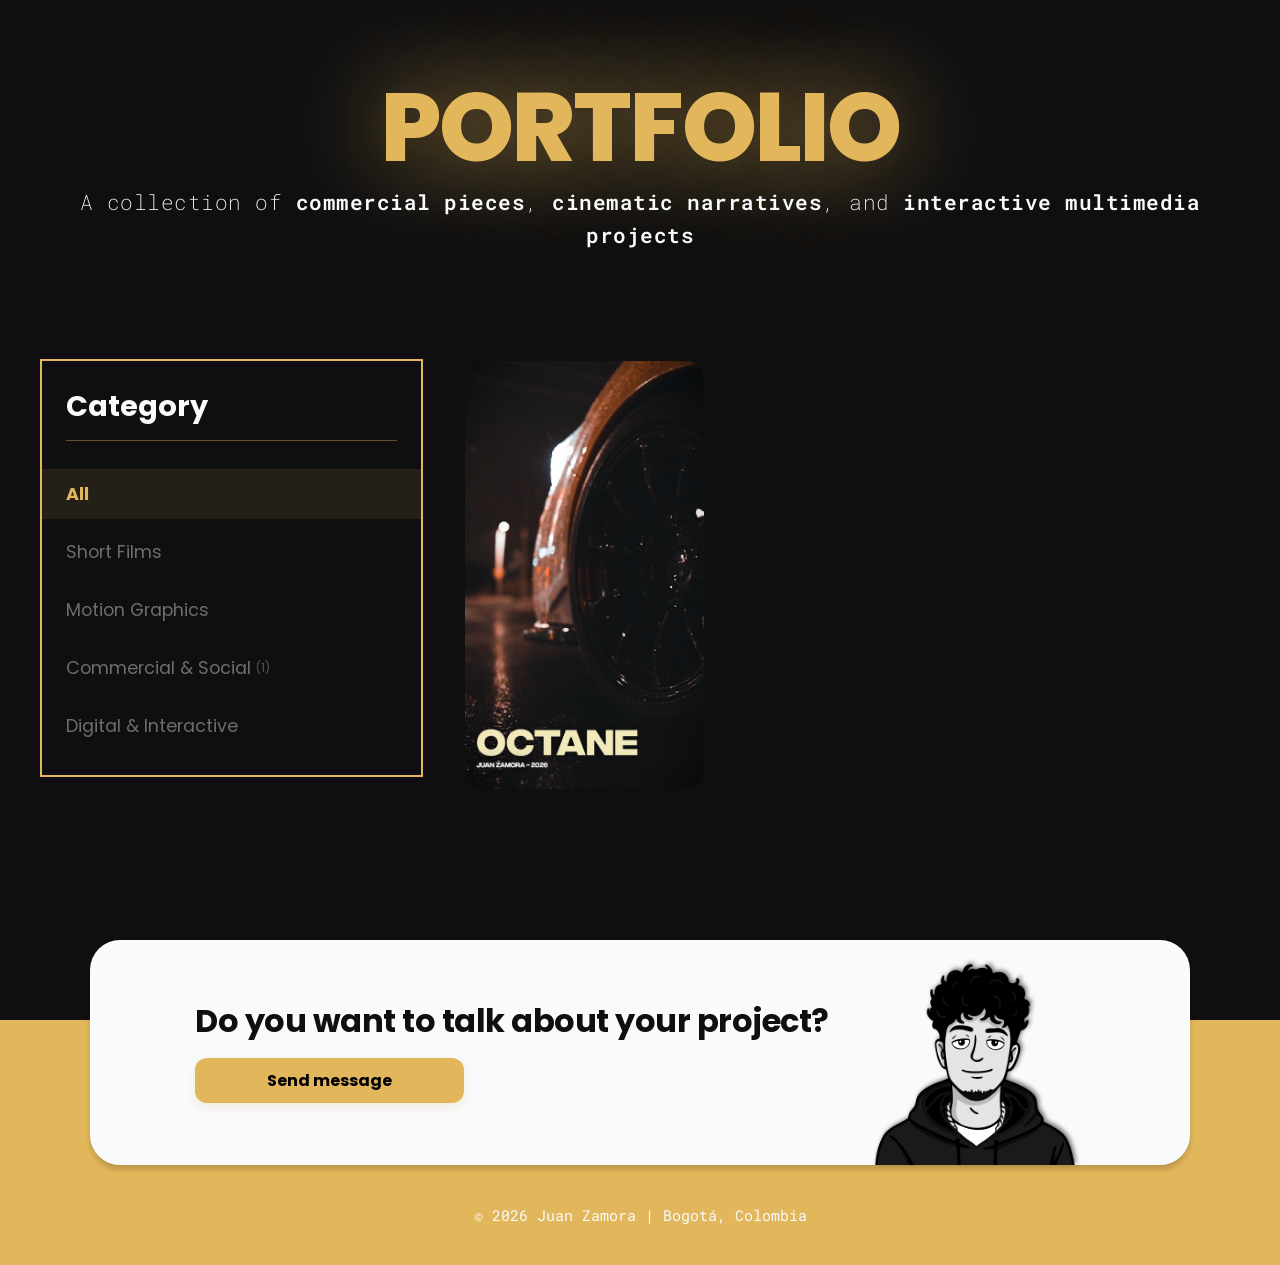
==== projects.html @ aeccc82d "Corrección enlaces" ====
<!DOCTYPE html>
<html lang="es">
<head>
    <meta charset="UTF-8">
    <meta name="viewport" content="width=device-width, initial-scale=1.0">
    <title>Portafolio | Juan Zamora</title>

    <!-- CSS Styles -->
    <link rel="stylesheet" href="./styles/style.css">
    <link rel="stylesheet" href="./styles/projects.css">

    <!-- Script -->
    <script src="./js/projects.js"></script>
</head>
<body>
    <main class="projects-page">
        <!-- Hero Section -->
        <section class="portfolio-hero">
            <div class="hero-container">
                <h1 class="hero-title">PORTFOLIO</h1>
                <p class="hero-subtitle">A collection of <span>commercial pieces</span>, <span>cinematic narratives</span>, and <span>interactive multimedia projects</span></p>
            </div>
        </section>

        <!-- Filter & Grid Projects -->
        <section class="portfolio-content">
            <div class="portfolio-layout-container">
                <!-- Filter -->
                <aside class="category-sidebar">
                    <div class="sidebar-header">
                        <h3 class="sidebar-title">Category</h3>
                        <button type="button" class="filter-toggle" aria-label="Mostrar categorías">
                            <span class="selected-filter-text">All</span>
                            <span class="toggle-icon">▼</span>
                        </button>
                    </div>
                    <ul class="category-list">
                        <li class="category-item"><a href="#" class="category-link active" data-category="all">All</a></li>
                        <li class="category-item"><a href="#" class="category-link" data-category="short-films">Short Films <span></span></a></li>
                        <li class="category-item"><a href="#" class="category-link" data-category="motion-graphics">Motion Graphics <span></span></a></li>
                        <li class="category-item"><a href="#" class="category-link" data-category="commercial">Commercial & Social <span>(1)</span></a></li>
                        <li class="category-item"><a href="#" class="category-link" data-category="digital">Digital & Interactive <span></span></a></li>
                    </ul>
                </aside>

                <!-- Grid Projects -->
                <div class="grid-dinamico-proyectos">
                    <a href="./projects/octane-2026" class="portfolio-item f-9-16" data-category="commercial">
                        <img src="./assets/img/projects/octane-thumbnail.png" alt="Logo de prueba" class="portfolio-bg-img">
                        <div class="label">
                            <h2>OCTANE</h2>
                            <div class="software-badge">
                                <img src="./assets/img/brands/premiere.png" alt="Premiere Pro"> Premiere Pro
                            </div>
                        </div>
                    </a>
                </div>
            </div>
        </section>
    </main>

    <!-- Footer -->
    <footer class="portfolio-footer">
        <div class="footer-cta-card">
            <div class="cta-content">
                <h2>Do you want to talk about your project?</h2>
                <a href="index.html#contact" class="btn-send-message">Send message</a>
            </div>
            <div class="cta-avatar-wrapper">
                <img src="./assets/img/juanzamora_color.png" alt="Juan Zamora" class="cta-avatar">
            </div>
        </div>
        
        <div class="footer-credits">
            <p>© 2026 Juan Zamora | Bogotá, Colombia</p>
        </div>
    </footer>
</body>
</html>
---- styles/style.css ----
/* RESET & VARIABLES */
@import url('https://fonts.googleapis.com/css2?family=Poppins:ital,wght@0,100;0,200;0,300;0,400;0,500;0,600;0,700;0,800;0,900;1,100;1,200;1,300;1,400;1,500;1,600;1,700;1,800;1,900&family=Roboto+Mono:ital,wght@0,100..700;1,100..700&display=swap');

:root {
    --bg-dark: #0F0F11;
    --accent-color: #E2B65A;
    --text-white: #F8FAFC;
    --text-muted: #b6b6b6;
    --font-poppins: "Poppins", sans-serif;
    --font-mono: "Roboto Mono", monospace;
}

* {
    margin: 0;
    padding: 0;
    box-sizing: border-box;
    text-decoration: none;
    list-style: none;
}

html {
    scroll-behavior: smooth;
    font-family: var(--font-poppins);
    background-color: var(--bg-dark);
    background-image: url("https://www.transparenttextures.com/patterns/navy.png");
    color: var(--text-white);
}


/* HEADER & NAVBAR */
#main-header {
    position: fixed;
    top: 24px;
    left: 50%;
    transform: translateX(-50%);
    z-index: 1000;
    transition: all 0.3s ease;
}

#main-header.scrolled {
    background-color: rgba(10, 10, 10, 0.6);
    backdrop-filter: blur(12px);
    -webkit-backdrop-filter: blur(12px);
    padding: 16px 0;
    border-radius: 50px;
}

.navbar {
    max-width: 1200px;
    margin: 0 auto;
    padding: 0 40px;
    display: flex;
    justify-content: center;
}

.list-navbar {
    display: flex;
    gap: 30px;
}

.list-navbar a {
    color: var(--text-muted);
    font-size: 1.2rem;
    font-weight: 600;
    transition: color 0.3s ease;
    display: inline-block;
    padding: 10px 15px;
    position: relative;
    white-space: nowrap;
}

.list-navbar a:hover,
.list-navbar a.active {
    color: var(--accent-color);
}

.list-navbar a.active {
    position: relative;
}
.list-navbar a.active::after {
    content: '';
    position: absolute;
    bottom: 0;
    left: 0;
    width: 100%;
    height: 1px;
    background-color: var(--accent-color);
    border-radius: 50px;
}

.list-navbar a::after {
    content: '';
    position: absolute;
    bottom: 0;
    left: 0;
    width: 0;
    height: 2px;
    background-color: var(--accent-color);
    border-radius: 50px;
    transition: width 0.3s ease;
}


/* HERO SECTION */
.hero {
    min-height: 100vh;
    width: 100%;
    background-image:
        radial-gradient(
            125% 100% at center 40%,
            #272011 9%,
            rgba(15, 15, 17, 0.6) 45%,
            #0F0F11 76%
        ), url("https://www.transparenttextures.com/patterns/navy.png");
    display: flex;
    flex-direction: column;
    justify-content: center;
    align-items: center;
    text-align: center;
    position: relative;
    padding: 0 20px;
}

.hero::before {
  content: "";
  position: absolute;
  inset: 0;

  background-image: url("data:image/svg+xml,%3Csvg xmlns='http://www.w3.org/2000/svg' width='120' height='120'%3E%3Cfilter id='n'%3E%3CfeTurbulence type='fractalNoise' baseFrequency='0.85' numOctaves='4'/%3E%3C/filter%3E%3Crect width='100%25' height='100%25' filter='url(%23n)'/%3E%3C/svg%3E");

  opacity: 1;
  mix-blend-mode: overlay;

  mask-image: radial-gradient(
    ellipse at center,
    black 0%,
    black 35%,
    transparent 80%
  );

  -webkit-mask-image: radial-gradient(
    ellipse at center,
    black 0%,
    black 35%,
    transparent 80%
  );

  z-index: 1;
  pointer-events: none;
}

.hero-content {
    max-width: 1000px;
    z-index: 2;
}

.hero-title {
    font-size: clamp(6rem, 12vw, 9rem);
    font-weight: 700;
    letter-spacing: -2px;
    line-height: 1.1;
    margin-bottom: 5px;
    text-shadow: 0 2px 20px rgba(0, 0, 0, 0.5);
}

.hero-subtitle {
    font-family: var(--font-mono);
    color: var(--text-white);
    font-size: clamp(1.2rem, 2vw, 1.5rem);
    letter-spacing: 4px;
    margin-bottom: 56px;
    font-weight: 400;
}


/* BUTTONS HERO */
.hero-buttons {
    display: flex;
    gap: 20px;
    justify-content: center;
}

.btn {
    font-size: 1.2rem;
    font-weight: 500;
    border-radius: 50px;
    transition: all 0.3s ease;
}

.btn-primary {
    width: 250px;
    padding: 10px;
    background-color: var(--accent-color);
    color: var(--bg-dark);
}

.btn-primary:hover {
    background-color: #d8a94a;
    transform: translateY(-3px);
    box-shadow: 0 4px 10px rgba(0, 0, 0, 0.25);
}

.btn-secondary {
    width: 250px;
    padding: 10px;
    background-color: rgba(226, 182, 90, 0.1);
    color: var(--text-white);
    border: 1px solid var(--accent-color);
}

.btn-secondary:hover {
    border-color: var(--accent-color);
    color: var(--accent-color);
    transform: translateY(-3px);
    box-shadow: 0 4px 10px rgba(0, 0, 0, 0.25);
}


/* ANIMATIONS HERO */
.scroll-arrow {
    position: absolute;
    bottom: 30px;
    color: var(--text-white);
    animation: bounce 2s infinite;
}

@keyframes bounce {
    0%, 20%, 50%, 80%, 100% { transform: translateY(0); }
    40% { transform: translateY(-10px); }
    60% { transform: translateY(-5px); }
}


/* PROJECTS SECTION */
.projects-section {
    padding: 25px 20px 100px;
    width: 100%;
    display: flex;
    justify-content: center;
}

.projects-container {
    max-width: 1300px;
    width: 100%;
}

.projects-header {
    text-align: center;
    position: relative;
    margin-bottom: 60px;
}

.projects-title-bg {
    font-size: clamp(6rem, 10vw, 9rem);
    font-weight: bold;
    color: rgba(226, 182, 90, 0.05);
    position: absolute;
    top: -40px;
    left: 50%;
    transform: translateX(-50%);
    z-index: 1;
    pointer-events: none;
    filter: blur(2px);

    -webkit-mask-image: linear-gradient(
        to bottom,
        rgba(0, 0, 0, 1) 0%,
        rgba(0, 0, 0, 1) 40%,
        rgba(0, 0, 0, 0) 85%
    );

    mask-image: linear-gradient(
        to bottom,
        rgba(0, 0, 0, 1) 0%,
        rgba(0, 0, 0, 1) 40%,
        rgba(0, 0, 0, 0) 85%
    );
}

.projects-title {
    font-size: clamp(4rem, 6vw, 5rem);
    font-weight: bold;
    color: var(--accent-color);
    position: relative;
    transform: translateY(54px);
    z-index: 2;
    margin-top: 100px;
}

.projects-subtitle {
    font-family: var(--font-mono);
    font-size: 1.1em;
    font-weight: 200;
    letter-spacing: 1px;
    margin-top: 64px;
}

.projects-subtitle span {
    color: var(--text-white);
    font-weight: bold;
}

.projects-grid {
    display: grid;
    grid-template-columns: repeat(3, 1fr);
    gap: 24px;
    margin-bottom: 50px;
}

.project-card {
    background-color: var(--bg-dark);
    border: 2px solid rgba(255, 255, 255, 0.1);
    border-radius: 16px;
    position: relative;
    transition: all 0.3s ease;
    display: flex;
    flex-direction: column;
}

.project-card:hover {
    transform: translateY(-5px);
    border-color: var(--accent-color);
    box-shadow: 0 10px 30px rgba(0, 0, 0, 0.5);
}

.badge-top {
    position: absolute;
    top: 0;
    left: 50%;
    transform: translate(-50%, -50%);
    background-color: var(--accent-color);
    color: var(--bg-dark);
    font-size: 1rem;
    font-weight: 700;
    white-space: nowrap;
    padding: 3px 42px;
    border-radius: 50px;
    z-index: 100;
    opacity: 0;
    visibility: hidden;
    transition: all 0.3s ease;
}

.project-card:hover .badge-top {
    opacity: 1;
    visibility: visible;
}

.card-image-wrapper {
    position: relative;
    width: calc(100% - 34px); 
    height: 240px;
    border-radius: 18px 0 0;
    overflow: hidden;
    margin-top: 34px;
    margin-left: 34px;
    -webkit-mask-image: linear-gradient(to bottom, rgba(226, 182, 90, 1) 10%, rgba(226, 182, 90, 0) 90%);
    mask-image: linear-gradient(to bottom, rgba(226, 182, 90, 1) 10%, rgba(226, 182, 90, 0) 90%);
}

.card-image {
    width: 100%;
    height: 100%;
    object-fit: cover;
    transition: transform 0.3s ease;
}

.card-image-placeholder {
    width: 100%;
    height: 100%;
    background: linear-gradient(180deg, rgba(64,58,45,0.4) 0%, rgba(15,15,17,0) 100%);
}

.project-card:hover .card-image {
    transform: scale(1.05);
}

.card-content {
    padding: 0 32px 32px;
    display: flex;
    flex-direction: column;
    gap: 12px;
}

.project-name {
    font-size: 1.9rem;
    font-weight: 700;
    color: var(--text-white);
    line-height: 38px;
}

.software-badge {
    font-family: var(--font-mono);
    font-size: 0.9rem;
    padding: 6px 14px;
    border-radius: 50px;
    font-weight: 500;
    display: inline-flex;
    align-items: center;
    gap: 8px;
    background-color: rgba(226, 182, 90, 0.1);
    color: var(--accent-color);
    border: 1px solid rgba(226, 182, 90, 0.2);
}

.software-badge img {
    width: 0.95rem;
    height: 0.95rem;
    display: flex;
    align-items: center;
    pointer-events: none;
}

.projects-footer {
    display: flex;
    justify-content: center;
}

.card-tags {
    display: flex;
    flex-wrap: wrap;
    gap: 8px;
}

.btn-explore {
    width: auto;
    padding: 12px 72px;
    background-color: var(--accent-color);
    color: var(--bg-dark);
}

.btn-explore:hover {
    background-color: #d8a94a;
    transform: translateY(-3px);
    padding: 12px 78px;
}


/* SKILLS */
.skills-section {
    padding: 100px 20px 75px;
    width: 100%;
    display: flex;
    justify-content: center;
}

.skills-container {
    max-width: 1300px;
    width: 100%;
}

.skills-header {
    text-align: start;
    position: relative;
    margin-bottom: 80px;
}

.skills-title-bg {
    font-size: clamp(6rem, 10vw, 9rem);
    font-weight: bold;
    color: rgba(226, 182, 90, 0.05);
    position: absolute;
    left: 0;
    z-index: 1;
    pointer-events: none;
    filter: blur(2px);
    -webkit-mask-image: linear-gradient(to bottom, black 40%, transparent 85%);
    mask-image: linear-gradient(to bottom, black 40%, transparent 85%);
}

.skills-title {
    font-size: clamp(4rem, 6vw, 5rem);
    font-weight: bold;
    color: var(--accent-color);
    position: relative;
    transform: translateY(92px);
    z-index: 2;
}

.skills-subtitle {
    font-family: var(--font-mono);
    font-size: 1.1rem;
    font-weight: 200;
    letter-spacing: 1px;
    margin-top: 92px;
}

.skills-subtitle span {
    color: var(--text-white);
    font-weight: bold;
}

.skills-display {
    display: flex;
    flex-direction: column;
    gap: 24px;
    margin-top: -30px;
}

.skills-row {
    border: 2px solid rgba(226, 182, 90, 0.4);
    border-radius: 4px;
    padding: 35px 40px;
    display: flex;
    justify-content: space-between;
    align-items: center;
    background: linear-gradient(90deg, rgba(226, 182, 90, 0.02) 0%, rgba(15, 15, 17, 0) 100%);
    transition: all 0.3s ease;
}

.skills-row:hover {
    background: linear-gradient(90deg, rgba(226, 182, 90, 0.1) 0%, rgba(15, 15, 17, 0.02) 80%);
    border-color: var(--accent-color);
    box-shadow: inset 0 0 15px rgba(226, 182, 90, 0.03);
}

.skills-info {
    position: relative;
    display: flex;
    align-items: center;
}

.bg-ampersand {
    font-size: 7rem;
    font-weight: 700;
    color: rgba(226, 182, 90, 0.1);
    position: absolute;
    left: -15px;
    user-select: none;
    font-family: var(--font-poppins);
}

.skills-info h4 {
    font-size: 1.5rem;
    font-weight: 600;
    color: var(--text-white);
    line-height: 1.3;
    position: relative;
    z-index: 2;
    letter-spacing: 0.5px;
    margin-left: 28px;
}

.skills-icons {
    display: flex;
    gap: 16px;
    align-items: center;
    flex-wrap: wrap;
}

.skill-icon-img {
    width: 52px;
    height: 52px;
    object-fit: contain;
    background-color: transparent;
    transition: transform 0.2s ease;
}

.skills-row:hover .skill-icon-img {
    transform: scale(1.08);
}


/* ABOUT ME */
.about-section {
    padding: 140px 20px 125px;
    width: 100%;
    display: flex;
    justify-content: center;
    align-items: center;
}

.about-container {
    max-width: 1300px;
    width: 100%;
    display: flex;
    align-items: center;
    gap: 80px;
}

.about-avatar-column {
    flex: 1;
    display: flex;
    justify-content: center;
    align-items: center;
}

.avatar-circle-wrapper {
    width: clamp(375px, 30vw, 495px);
    height: clamp(375px, 30vw, 495px);
    border: 3px solid var(--accent-color);
    border-radius: 50%;
    background-color: rgba(226, 182, 90, 0.05);
    overflow: hidden;
    display: flex;
    justify-content: center;
    align-items: flex-end;
    transition: all 0.3s ease;
}

.avatar-circle-wrapper:hover {
    background-color: rgba(226, 182, 90, 0.1);
}

.about-avatar-img {
    width: 100%;
    height: auto;
    object-fit: cover;
    transition: all 0.3s ease;
}

.about-avatar-img:hover {
    transform: scale(1.02) rotate(1deg);
}

.about-content-column {
    flex: 1.2;
    display: flex;
    flex-direction: column;
    align-items: flex-end;
    text-align: end;
}

.about-header {
    position: relative;
    margin-bottom: 32px;
    width: 100%;
}

.about-title-bg {
    font-size: clamp(5rem, 9vw, 8rem);
    font-weight: bold;
    color: rgba(226, 182, 90, 0.03);
    position: absolute;
    top: -30px;
    right: 0;
    z-index: 1;
    pointer-events: none;
    filter: blur(1px);
    -webkit-mask-image: linear-gradient(to bottom, black 50%, transparent 95%);
    mask-image: linear-gradient(to bottom, black 50%, transparent 95%);
}

.about-title {
    font-size: clamp(4rem, 6vw, 5rem);
    font-weight: bold;
    color: var(--accent-color);
    position: relative;
    transform: translateY(48px);
    z-index: 2;
}

.about-badges-group {
    display: flex;
    gap: 12px;
    margin: 32px 0 22px;
}

.lang-badge {
    font-family: var(--font-mono);
    font-size: 0.8rem;
    font-weight: 500;
    padding: 6px 12px;
    letter-spacing: 0.5px;
    transition: all 0.3s ease;
}

.lang-badge:hover {
    padding: 6px 18px;
}

.progress-badge {
    border: 1px solid #F56B08;
    color: var(--text-white);
    background-color: rgba(245, 107, 8, 0.2);
}

.native-badge {
    border: 1px solid #E2B65A;
    color: var(--text-white);
    background-color: rgba(226, 182, 90, 0.2);
}

.about-text-wrapper {
    display: flex;
    flex-direction: column;
    gap: 24px;
    max-width: 680px;
    margin-bottom: 48px;
}

.about-lead {
    font-family: var(--font-mono);
    font-size: 1.15rem;
    line-height: 1.4;
    font-weight: 200;
}

.about-lead strong {
    font-weight: 600;
}

.about-body {
    font-family: var(--font-mono);
    font-size: 1.05rem;
    line-height: 1.4;
    font-weight: 200;
}

.about-body strong {
    font-weight: 600;
}

.about-actions {
    display: flex;
    align-items: center;
    gap: 16px;
}

.btn-resume-download {
    display: inline-block;
    padding: 10px 36px;
    background-color: var(--accent-color);
    color: var(--bg-dark);
    font-size: 1.1rem;
    font-weight: 600;
    border-radius: 50px;
    transition: all 0.3s ease;
}

.btn-resume-download:hover {
    background-color: #d8a94a;
    transform: translateY(-2px);
    box-shadow: 0 6px 20px rgba(226, 182, 90, 0.15);
}

.linkedin-social-btn {
    width: 48px;
    height: 48px;
    border: 1px solid #E2B65A;
    border-radius: 50%;
    display: flex;
    justify-content: center;
    align-items: center;
    color: var(--text-white);
    font-size: 1.1rem;
    transition: all 0.3s ease;
}

.linkedin-social-btn:hover {
    border-color: var(--accent-color);
    color: var(--accent-color);
    transform: scale(1.05);
}

.linkedin-social-btn img {
    width: 18px;
}


/* CONTACT */
.contact-section {
    width: 100%;
    position: relative;
    padding-top: 80px;
    background: linear-gradient(to bottom, rgba(15, 15, 17, 0) 60%, var(--accent-color) 60%);
    display: flex;
    flex-direction: column;
    align-items: center;
}

.contact-container {
    max-width: 1475px;
    width: 100%;
    padding: 0 20px;
    display: flex;
    justify-content: center;
    z-index: 2;
}

.contact-card {
    background-color: var(--text-white);
    width: 100%;
    border-radius: 24px;
    padding: 50px 80px;
    box-shadow: 0 5px 5px rgba(0, 0, 0, 0.15);
}

.contact-header {
    text-align: center;
    margin-bottom: 40px;
}

.contact-header h2 {
    color: var(--bg-dark);
    font-size: clamp(1.6rem, 4vw, 2.4rem);
    font-weight: 700;
    letter-spacing: -0.5px;
}

.contact-header p {
    color: var(--bg-dark);
    font-family: var(--font-mono);
    font-size: 1.4rem;
}

.contact-form {
    display: flex;
    flex-direction: column;
    gap: 18px;
    width: 65%;
    margin: -10px auto 0;
}

.form-row-top {
    display: flex;
    gap: 16px;
    width: 100%;
}

.form-group {
    display: flex;
    flex-direction: column;
    gap: 8px;
    flex: 1;
}

.form-group label {
    color: var(--bg-dark);
    font-weight: 600;
    font-size: 1.1rem;
}

.form-group label span {
    color: var(--accent-color);
}

.contact-form input,
.contact-form textarea {
    width: 100%;
    padding: 10px 16px;
    background-color: transparent;
    border: 1px solid #CBD5E1;
    border-radius: 4px;
    font-family: var(--font-mono);
    font-size: 1rem;
    color: var(--bg-dark);
    transition: all 0.3s ease;
}

.contact-form input:focus,
.contact-form textarea:focus {
    outline: none;
    border-color: var(--accent-color);
    box-shadow: 0 0 0 3px rgba(226, 182, 90, 0.2);
}

.contact-form ::placeholder {
    color: #94A3B8;
}

.btn-submit {
    width: 100%;
    padding: 12px;
    background-color: var(--accent-color);
    color: var(--bg-dark);
    border: none;
    border-radius: 8px;
    font-size: 1rem;
    font-weight: 700;
    font-family: var(--font-poppins);
    cursor: pointer;
    transition: all 0.3s ease;
}

.btn-submit:hover {
    background-color: #d8a94a;
    transform: translateY(-2px);
    box-shadow: 0 4px 12px rgba(216, 169, 74, 0.3);
}

.main-footer {
    width: 100%;
    display: flex;
    flex-direction: column;
    align-items: center;
    gap: 12px;
    padding: 40px 20px 20px;
    margin-top: auto;
}

.main-footer p {
    color: var(--text-white);
    font-family: var(--font-mono);
    font-size: 0.95rem;
    font-weight: 400;
}

.footer-social {
    transition: transform 0.3s ease;
}

.footer-social:hover {
    transform: scale(1.15);
}

.footer-social img {
    width: 20px;
}


/* RESPONSIVE DESIGN */

/* PC AND LAPTOPS */
@media screen and (max-width: 1200px) {
    .projects-grid {
        grid-template-columns: repeat(2, 1fr);
        gap: 40px 20px;
    }

    .project-card:nth-child(odd):last-child {
        grid-column: span 2;
        justify-self: center;
        width: 100%;
        max-width: 540px;
    }

    .skills-section {
        padding: 100px 60px 50px;
    }

    .about-section {
        padding: 125px 60px 30px;
    }

    .about-container {
        gap: 40px;
    }

    .contact-form {
        width: 85%;
    }
}


/* TABLETS */
@media screen and (max-width: 992px) {
    #main-header {
        top: 12px;
        width: 90%;
    }
    
    .navbar {
        padding: 0 20px;
    }

    .list-navbar a {
        font-size: 1rem;
        padding: 8px 10px;
    }

    .projects-title-bg, 
    .skills-title-bg, 
    .about-title-bg {
        display: none;
    }

    .projects-title {
        transform: none;
        margin-top: 0;
        text-align: center;
        width: 100%;
        padding: 72px 0 0;
        margin-bottom: -48px;
    }

    .skills-title {
        margin-top: -96px;
        padding: 0;
    }

    .about-title {
        margin-top: -60px;
        padding: 0;
    }

    .projects-header {
        margin-bottom: 50px;
        text-align: center;
    }

    .skills-header {
        margin-bottom: 75px;
        text-align: center;
    }

    .about-container {
        flex-direction: column;
        text-align: center;
        gap: 30px;
    }

    .about-content-column {
        align-items: center;
        text-align: center;
    }

    .skills-row {
        flex-direction: column;
        gap: 20px;
        text-align: center;
        padding: 24px;
    }

    .skills-info h4 {
        margin-left: 0;
    }

    .bg-ampersand {
        left: 50%;
        transform: translateX(-50%);
        top: -20px;
    }

    .skills-icons {
        justify-content: center;
    }

    .contact-form {
        width: 100%;
    }
}


/* MOBILE / PHONES */
@media screen and (max-width: 768px) {
    #main-header {
        width: 100%;
        top: 0;
        border-radius: 0;
        background-color: rgba(15, 15, 17, 0.85);
        backdrop-filter: blur(12px);
        -webkit-backdrop-filter: blur(12px);
        border-bottom: 1px solid rgba(255, 255, 255, 0.05);
    }

    #main-header.scrolled {
        border-radius: 0;
        padding: 0;
    }

    .navbar {
        padding: 8px 0;
        overflow-x: auto;
        white-space: nowrap;
        -webkit-overflow-scrolling: touch;
    }

    .navbar::-webkit-scrollbar {
        display: none;
    }

    .list-navbar {
        gap: 10px;
        padding: 10px 20px;
    }

    .list-navbar a {
        font-size: 0.95rem;
    }

    .hero {
        padding-top: 60px;
    }

    .hero-title {
        letter-spacing: -1px;
    }

    .hero-subtitle {
        letter-spacing: 2px;
        margin-bottom: 40px;
    }

    .hero-buttons {
        flex-direction: column;
        width: 100%;
        max-width: 280px;
        margin: 0 auto;
        gap: 12px;
    }

    .btn-primary, 
    .btn-secondary {
        width: 100%;
    }

    .projects-grid {
        grid-template-columns: 1fr !important; 
        gap: 32px;
        justify-items: center;
    }

    .project-card {
        max-width: 450px;
        margin: 0 auto;
        width: 100%;
    }

    .project-card, 
    .project-card:nth-child(odd):last-child {
        grid-column: span 1 !important;
        flex-direction: column !important;
        width: 100%;
        max-width: 450px;
        height: auto;
        margin: 0 auto;
    }

    .card-image-wrapper {
        margin-top: 24px;
        margin-left: 24px;
        width: calc(100% - 24px);
        height: 250px;
    }

    .card-content {
        padding: 0 28px 28px;
    }

    .project-name {
        font-size: 1.6rem;
        line-height: 1.3;
    }

    .btn-explore {
        width: 100%;
        max-width: 320px;
        padding: 12px 30px;
        text-align: center;
    }
    
    .btn-explore:hover {
        padding: 12px 30px;
    }

    .avatar-circle-wrapper {
        width: 280px;
        height: 280px;
    }

    .contact-card {
        padding: 30px 20px;
        border-radius: 16px;
    }

    .contact-form {
        width: 90%;
    }

    .form-row-top {
        flex-direction: column;
        gap: 18px;
    }

    .contact-header p {
        font-size: 1.1rem;
    }

    .contact-section {
        background: linear-gradient(to bottom, rgba(15, 15, 17, 0) 45%, var(--accent-color) 45%);
    }

    .main-footer p {
        text-align: center;
        font-size: 0.85rem;
    }
}

@media screen and (max-width: 480px) {
    .navbar {
        padding: 12px 16px;
        width: 100%;
    }

    .list-navbar {
        display: flex;
        justify-content: space-between;
        gap: 8px;
        width: 100%;
        padding: 0;
    }

    .list-navbar a {
        font-size: 0.85rem;
        padding: 4px 6px;
        white-space: nowrap;
    }
}


/* SMALL SCREENS */
@media screen and (max-width: 400px) {
    .hero-title {
        font-size: 3.5rem;
    }

    .hero-subtitle {
        font-size: 1.1rem;
    }

    .skills-section {
        padding: 100px 25px 50px;
    }

    .about-section {
        padding: 115px 25px 30px;
    }

    .about-title {
        line-height: 64px;
        margin-bottom: 14px;
    }
    
    .about-actions {
        flex-direction: column;
        width: 100%;
    }
    
    .btn-resume-download {
        width: 100%;
        text-align: center;
    }

    .contact-form {
        width: 95%;
    }
}
---- styles/projects.css ----
:root {
    --bg-dark: #0F0F11;
    --accent-color: #E2B65A;
    --text-white: #F8FAFC;
    --text-muted: #b6b6b6;
    --font-poppins: "Poppins", sans-serif;
    --font-mono: "Roboto Mono", monospace;
}

/* HERO */
.projects-page {
    min-height: 100vh;
}

.portfolio-hero {
    display: flex;
    justify-content: center;
    align-items: center;
    text-align: center;
    padding: 75px 20px;
    position: relative;
}

.hero-title {
    font-size: 7.5rem;
    font-weight: 800;
    color: var(--accent-color);
    text-transform: uppercase;
    text-shadow: 0 0 100px rgba(226, 182, 90, 0.8),
                 0 0 40px rgba(226, 182, 90, 0.05);
}

.hero-subtitle {
    color: var(--text-white);
    font-size: 1.3rem;
    max-width: 1200px;
    margin: 0 auto;
    line-height: 1.6;
    letter-spacing: 0.5px;
    font-weight: 200;
}

.hero-subtitle span {
    color: var(--text-white);
    font-weight: 600;
}


/* FILTER & GRID PROJECTS */
.portfolio-content {
    width: 100%;
    margin: 0 auto;
    padding: 32px 100px 100px;
}

.portfolio-layout-container {
    display: flex;
    gap: 40px;
    align-items: flex-start;
}

.category-sidebar {
    width: 383px;
    background-color: var(--bg-dark);
    border: 2px solid var(--accent-color);
    padding: 24px;
    flex-shrink: 0;
}

.sidebar-title {
    font-size: 1.8rem;
    font-weight: 700;
    color: var(--text-white);
    margin-bottom: 20px;
    padding-bottom: 12px;
    border-bottom: 1px solid rgba(226, 182, 90, 0.4);
}

.category-list {
    list-style: none;
    padding: 8px 0 0;
    margin: 0;
    display: flex;
    flex-direction: column;
    gap: 8px;
}

.category-link {
    display: flex;
    align-items: center;
    gap: 5px;
    color: rgba(248, 250, 252, 0.4);
    text-decoration: none;
    font-size: 1.1rem;
    padding: 12px 24px;
    transition: all 0.3s ease;
    margin-left: -24px;
    margin-right: -24px;
    transition: color 0.2s ease-in-out, background-color 0.2s ease-in-out;
}

.category-link:hover {
    color: var(--accent-color);
    background-color: rgba(226, 182, 90, 0.05);
}

.category-link.active {
    color: var(--accent-color);
    font-weight: 700;
    background-color: rgba(226, 182, 90, 0.1);
}

.category-link span {
    font-size: 0.75rem;
    color: #555555;
}

.category-link.active span {
    color: #e2b65a;
}

.grid-dinamico-proyectos {
    width: 100%;
    max-width: 1270px;
    margin: 0 auto;
    column-count: 3;
    column-gap: 24px;
}

.filter-toggle {
    display: none;
}

.portfolio-item {
    break-inside: avoid; 
    width: 100%;
    margin-bottom: 24px;
    border-radius: 20px;
    position: relative;
    display: flex;
    justify-content: center;
    align-items: center;
    overflow: hidden;
    border: 2px solid var(--bg-dark); 
    text-decoration: none; 
    color: inherit;
    cursor: pointer;
    opacity: 1;
    transform: scale(1);
    transition: 
        border-color 0.3s ease, 
        box-shadow 0.3s ease, 
        opacity 0.2s cubic-bezier(0.4, 0, 0.2, 1), 
        transform 0.2s cubic-bezier(0.4, 0, 0.2, 1);
}

.portfolio-item.is-hidden {
    opacity: 0;
    transform: scale(0.95);
    pointer-events: none;
}

.portfolio-item:not(.is-hidden):hover {
    border-color: var(--accent-color); 
    box-shadow: 0 0 15px rgba(226, 182, 90, 0.2);
}

.portfolio-item:not(.is-hidden):hover .label {
    opacity: 1;
}

.portfolio-bg-img {
    position: absolute;
    top: 0;
    left: 0;
    width: 100%;
    height: 100%;
    object-fit: cover;
    object-position: center;
    z-index: 1;
}

.label {
    position: absolute;
    top: 0;
    left: 0;
    width: 100%;
    height: 100%;
    display: flex;
    flex-direction: column;
    justify-content: center;
    align-items: center;
    gap: 12px;
    padding: 20px;
    background-color: rgba(0, 0, 0, 0.4);
    backdrop-filter: blur(8px); 
    -webkit-backdrop-filter: blur(8px);
    opacity: 0;
    transition: opacity 0.3s ease;
    z-index: 2;
}

.portfolio-item:hover {
    border-color: var(--accent-color); 
    box-shadow: 0 0 15px rgba(226, 182, 90, 0.2);
}

.portfolio-item:hover .label {
    opacity: 1;
}

.label h2 {
    color: var(--text-white);
    font-size: 1.8rem;
    font-weight: 700;
    margin: 0;
    letter-spacing: 0.5px;
    text-align: center;
    text-shadow: 0 0 5px rgba(15, 15, 17, 0.25);
}

.software-badge {
    background-color: var(--accent-color);
    color: var(--bg-dark);
    font-size: 0.7rem;
    border-radius: 20px;
    display: flex;
    align-items: center;
    gap: 6px;
    letter-spacing: 0.5px;
    font-weight: 600;
    margin-top: -6px;
}

.software-badge img {
    width: 14px;
    height: 14px;
    object-fit: contain;
    filter: brightness(0) invert(1);
    filter: brightness(0) saturate(100%) invert(6%) sepia(2%) saturate(2080%) hue-rotate(219deg) brightness(95%) contrast(100%);
}

.software-icon-text {
    background-color: #000000;
    color: #e2b65a;
    font-size: 0.65rem;
    font-weight: 900;
    padding: 2px 4px;
    border-radius: 4px;
    line-height: 1;
}

.f-21-9 { 
    background-color: #0b172b; 
    aspect-ratio: 21 / 9;
    height: auto; 
}

.f-16-9 { 
    background-color: #053525; 
    aspect-ratio: 16 / 9;
    height: auto; 
}

.f-1-1  { 
    background-color: #211342; 
    aspect-ratio: 1 / 1;
    height: auto; 
}

.f-4-5  { 
    background-color: #493004; 
    aspect-ratio: 4 / 5;
    height: auto; 
}

.f-9-16 { 
    background-color: #4d1616; 
    aspect-ratio: 9 / 16;
    height: auto; 
}


/* FOOTER */
.portfolio-footer {
    background-color: var(--accent-color);
    padding: 60px 20px 30px 20px;
    position: relative;
    display: flex;
    flex-direction: column;
    align-items: center;
    margin-top: 120px;
}

.footer-cta-card {
    background-color: var(--text-white);
    border-radius: 30px;
    max-width: 1100px;
    width: 100%;
    margin-top: -140px;
    box-shadow: 0 5px 5px rgba(0, 0, 0, 0.15);
    display: flex;
    justify-content: space-between;
    align-items: center;
    padding: 0 105px;
    position: relative;
    overflow: visible;
    min-height: 225px;
}

.cta-content {
    padding: 40px 0;
}

.cta-content h2 {
    color: var(--bg-dark);
    font-size: 2rem;
    font-weight: 700;
    margin-bottom: 18px;
    letter-spacing: -0.5px;
    line-height: 1.2;
}

.btn-send-message {
    display: inline-block;
    background-color: #e2b65a;
    color: #000000;
    text-decoration: none;
    font-weight: 700;
    font-size: 1rem;
    padding: 10px 72px;
    border-radius: 12px;
    transition: all 0.3s ease;
    box-shadow: 0 4px 12px rgba(226, 182, 90, 0.2);
}

.btn-send-message:hover {
    transform: translateY(-3px);
    background-color: #d1a547;
    box-shadow: 0 6px 18px rgba(226, 182, 90, 0.3);
}

.cta-avatar-wrapper {
    position: relative;
    align-self: flex-end;
    height: 100%;
}

.cta-avatar {
    display: block;
    height: 220px;
    width: auto;
    object-fit: contain;
    margin-bottom: -4px;
    transform: translateY(-4px);
    filter: drop-shadow(2px -2px 2px rgba(0, 0, 0, 0.5)) grayscale(100%) brightness(1.2) contrast(1);
    transition: filter 0.4s ease, transform 0.3s ease;
}

.cta-avatar:hover {
    filter: drop-shadow(2px -2px 2px rgba(0, 0, 0, 0.5)) grayscale(0%) brightness(1) contrast(1);
    transform: translateY(-8px) scale(1.04);
}

.footer-credits {
    margin: 40px 0 10px;
    text-align: center;
}

.footer-credits p {
    color: var(--text-white);
    font-family: var(--font-mono);
    font-size: 0.95rem;
    font-weight: 400;
}


/* RESPONSIVE DESIGN */

/* PC & LAPTOPS */
@media (max-width: 1400px) {
    .portfolio-content {
        padding: 32px 40px 80px;
    }

    .hero-title {
        font-size: 6rem;
    }

    .label h2 {
        font-size: 1.5rem;
    }
}

/* SMALL LAPTOP & TABLETS */
@media (max-width: 1150px) {
    .hero-title {
        font-size: 5rem;
    }
    .portfolio-layout-container {
        gap: 24px;
    }
    .category-sidebar {
        width: 280px;
    }
    .grid-dinamico-proyectos {
        column-count: 2;
    }
}

@media (min-width: 1025px) {
    .category-sidebar {
        position: sticky;
        top: 40px;
    }
}

/* VERTICAL TABLETS & MOBILES */
@media (max-width: 1024px) {
    .portfolio-hero {
        padding: 50px 20px 20px;
    }
    .hero-title {
        font-size: 5rem;
        text-shadow: 0 0 60px rgba(226, 182, 90, 0.6);
    }
    .hero-subtitle {
        font-size: 1.1rem;
    }

    .portfolio-layout-container {
        flex-direction: column;
        gap: 32px;
        align-items: stretch;
    }

    .category-sidebar {
        width: 100%;
        padding: 16px;
        position: relative;
        z-index: 10;
        border-radius: 12px;
    }

    .sidebar-header {
        display: flex;
        justify-content: space-between;
        align-items: center;
    }

    .sidebar-title {
        font-size: 1.4rem;
        margin-bottom: 0;
        padding-bottom: 0;
        border-bottom: none;
    }

    .filter-toggle {
        display: flex;
        align-items: center;
        gap: 12px;
        background-color: rgba(226, 182, 90, 0.1);
        border: 1px solid var(--accent-color);
        color: var(--accent-color);
        padding: 8px 16px;
        border-radius: 8px;
        font-family: var(--font-poppins);
        font-weight: 600;
        font-size: 0.95rem;
        cursor: pointer;
        transition: all 0.3s ease;
    }

    .filter-toggle:hover {
        background-color: rgba(226, 182, 90, 0.2);
    }

    .toggle-icon {
        font-size: 0.75rem;
        transition: transform 0.3s ease;
    }

    .category-sidebar.is-open .toggle-icon {
        transform: rotate(180deg);
    }

    .category-list {
        max-height: 0;
        overflow: hidden;
        opacity: 0;
        gap: 4px;
        padding: 0;
        margin-top: 0;
        transition: max-height 0.35s cubic-bezier(0.4, 0, 0.2, 1), opacity 0.25s ease, margin-top 0.3s ease;
    }

    .category-sidebar.is-open .category-list {
        max-height: 300px;
        opacity: 1;
        margin-top: 16px;
        padding-top: 12px;
        border-top: 1px solid rgba(226, 182, 90, 0.2);
    }

    .category-link {
        margin-left: 0;
        margin-right: 0;
        padding: 10px 16px;
        border-radius: 8px;
    }

    .label h2 {
        font-size: 1.7rem;
    }

    .footer-cta-card {
        padding: 0 60px;
    }
}

/* SMALL MOBILES */
@media (max-width: 768px) {
    .portfolio-content {
        padding: 16px 20px 60px;
    }
    
    .hero-title {
        font-size: 3rem;
    }

    .grid-dinamico-proyectos {
        column-count: 1;
        column-gap: 0;
    }

    .portfolio-item {
        margin-bottom: 16px;
        border-radius: 16px;
    }

    .footer-cta-card {
        flex-direction: column;
        text-align: center;
        padding: 32px 24px 0;
        min-height: auto;
        gap: 24px;
    }

    .cta-content {
        padding: 0;
    }

    .cta-content h2 {
        font-size: 1.6rem;
    }

    .btn-send-message {
        width: 100%;
        padding: 12px 0;
    }

    .cta-avatar-wrapper {
        align-self: center;
    }

    .cta-avatar {
        height: 160px;
    }
}
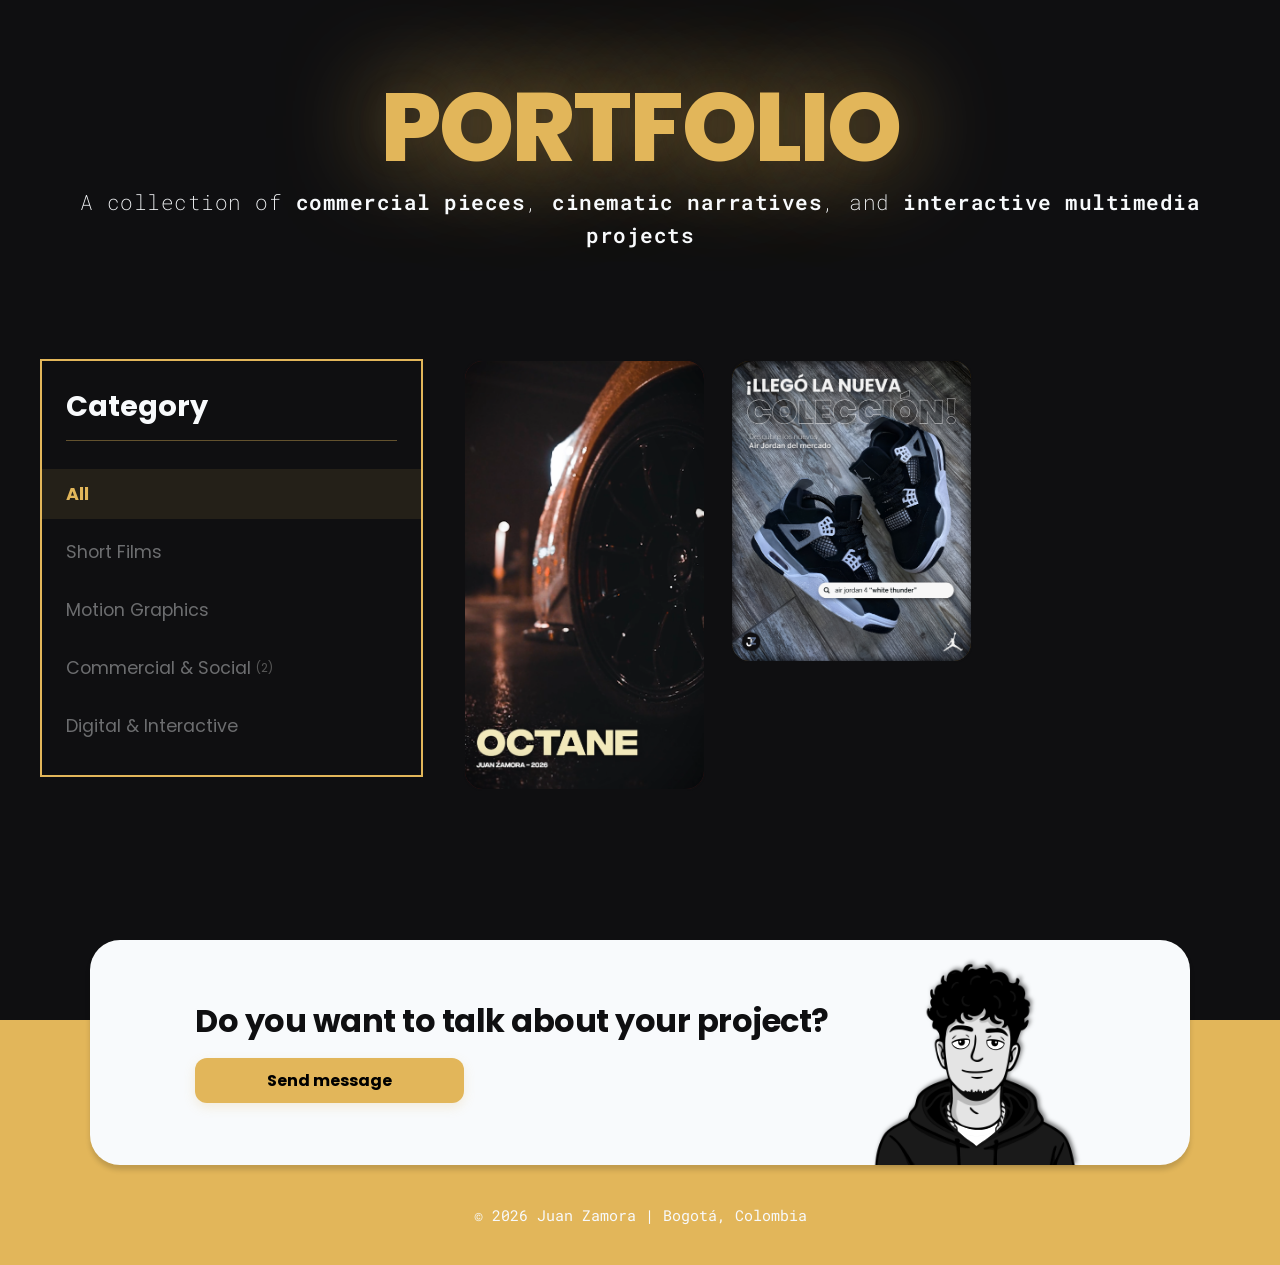
==== commit c8e701c5: "Se actualizan diferentes imgs, y se carga un nuevo proyecto 'Drio'" ====
--- a/projects.html
+++ b/projects.html
@@ -4,6 +4,9 @@
     <meta charset="UTF-8">
     <meta name="viewport" content="width=device-width, initial-scale=1.0">
     <title>Portafolio | Juan Zamora</title>
+
+    <!-- Favicon -->
+    <link rel="icon" type="image/x-icon" href="./assets/img/favicon.svg">
 
     <!-- CSS Styles -->
     <link rel="stylesheet" href="./styles/style.css">
@@ -38,7 +41,7 @@
                         <li class="category-item"><a href="#" class="category-link active" data-category="all">All</a></li>
                         <li class="category-item"><a href="#" class="category-link" data-category="short-films">Short Films <span></span></a></li>
                         <li class="category-item"><a href="#" class="category-link" data-category="motion-graphics">Motion Graphics <span></span></a></li>
-                        <li class="category-item"><a href="#" class="category-link" data-category="commercial">Commercial & Social <span>(1)</span></a></li>
+                        <li class="category-item"><a href="#" class="category-link" data-category="commercial">Commercial & Social <span>(2)</span></a></li>
                         <li class="category-item"><a href="#" class="category-link" data-category="digital">Digital & Interactive <span></span></a></li>
                     </ul>
                 </aside>
@@ -46,11 +49,21 @@
                 <!-- Grid Projects -->
                 <div class="grid-dinamico-proyectos">
                     <a href="./projects/octane-2026" class="portfolio-item f-9-16" data-category="commercial">
-                        <img src="./assets/img/projects/octane-thumbnail.png" alt="Logo de prueba" class="portfolio-bg-img">
+                        <img src="./assets/img/projects/octane-thumbnail.png" alt="Octane 2026" class="portfolio-bg-img">
                         <div class="label">
                             <h2>OCTANE</h2>
                             <div class="software-badge">
                                 <img src="./assets/img/brands/premiere.png" alt="Premiere Pro"> Premiere Pro
+                            </div>
+                        </div>
+                    </a>
+
+                    <a href="./projects/drop" class="portfolio-item f-4-5" data-category="commercial">
+                        <img src="./assets/img/projects/white_thunder.jpg" alt="Drop - Air Jordan 4 White Thunder" class="portfolio-bg-img">
+                        <div class="label">
+                            <h2>DROP</h2>
+                            <div class="software-badge">
+                                <img src="./assets/img/brands/illustrator.png" alt="Illustrator"> Illustrator
                             </div>
                         </div>
                     </a>
@@ -64,7 +77,7 @@
         <div class="footer-cta-card">
             <div class="cta-content">
                 <h2>Do you want to talk about your project?</h2>
-                <a href="index.html#contact" class="btn-send-message">Send message</a>
+                <a href="./#contact" class="btn-send-message">Send message</a>
             </div>
             <div class="cta-avatar-wrapper">
                 <img src="./assets/img/juanzamora_color.png" alt="Juan Zamora" class="cta-avatar">
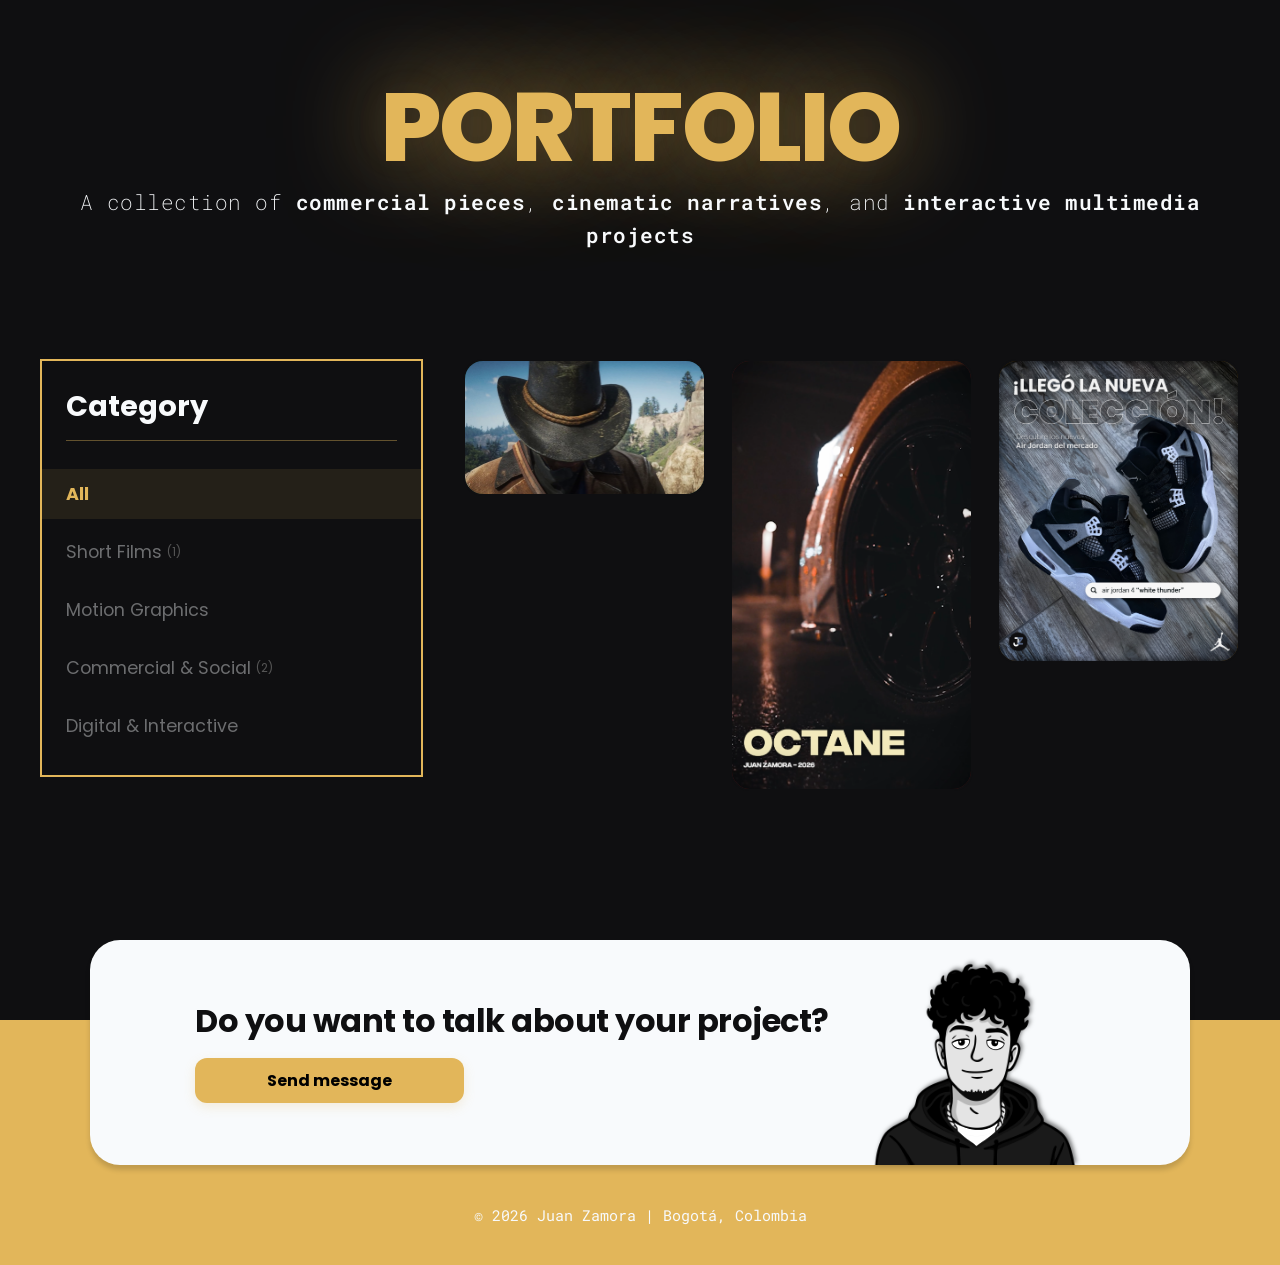
==== commit 1c570717: "Se agrega nuevo proyecto llamado Loyalty" ====
--- a/projects.html
+++ b/projects.html
@@ -39,7 +39,7 @@
                     </div>
                     <ul class="category-list">
                         <li class="category-item"><a href="#" class="category-link active" data-category="all">All</a></li>
-                        <li class="category-item"><a href="#" class="category-link" data-category="short-films">Short Films <span></span></a></li>
+                        <li class="category-item"><a href="#" class="category-link" data-category="short-films">Short Films <span>(1)</span></a></li>
                         <li class="category-item"><a href="#" class="category-link" data-category="motion-graphics">Motion Graphics <span></span></a></li>
                         <li class="category-item"><a href="#" class="category-link" data-category="commercial">Commercial & Social <span>(2)</span></a></li>
                         <li class="category-item"><a href="#" class="category-link" data-category="digital">Digital & Interactive <span></span></a></li>
@@ -48,6 +48,16 @@
 
                 <!-- Grid Projects -->
                 <div class="grid-dinamico-proyectos">
+                    <a href="./projects/loyalty-rdr2" class="portfolio-item f-16-9" data-category="short-films">
+                        <img src="./assets/img/projects/loyalty_thumbnail.png" alt="Loyalty - RDR2 Trailer" class="portfolio-bg-img">
+                        <div class="label">
+                            <h2>LOYALTY</h2>
+                            <div class="software-badge">
+                                <img src="./assets/img/brands/premiere.png" alt="Premiere Pro"> Premiere Pro
+                            </div>
+                        </div>
+                    </a>
+
                     <a href="./projects/octane-2026" class="portfolio-item f-9-16" data-category="commercial">
                         <img src="./assets/img/projects/octane-thumbnail.png" alt="Octane 2026" class="portfolio-bg-img">
                         <div class="label">
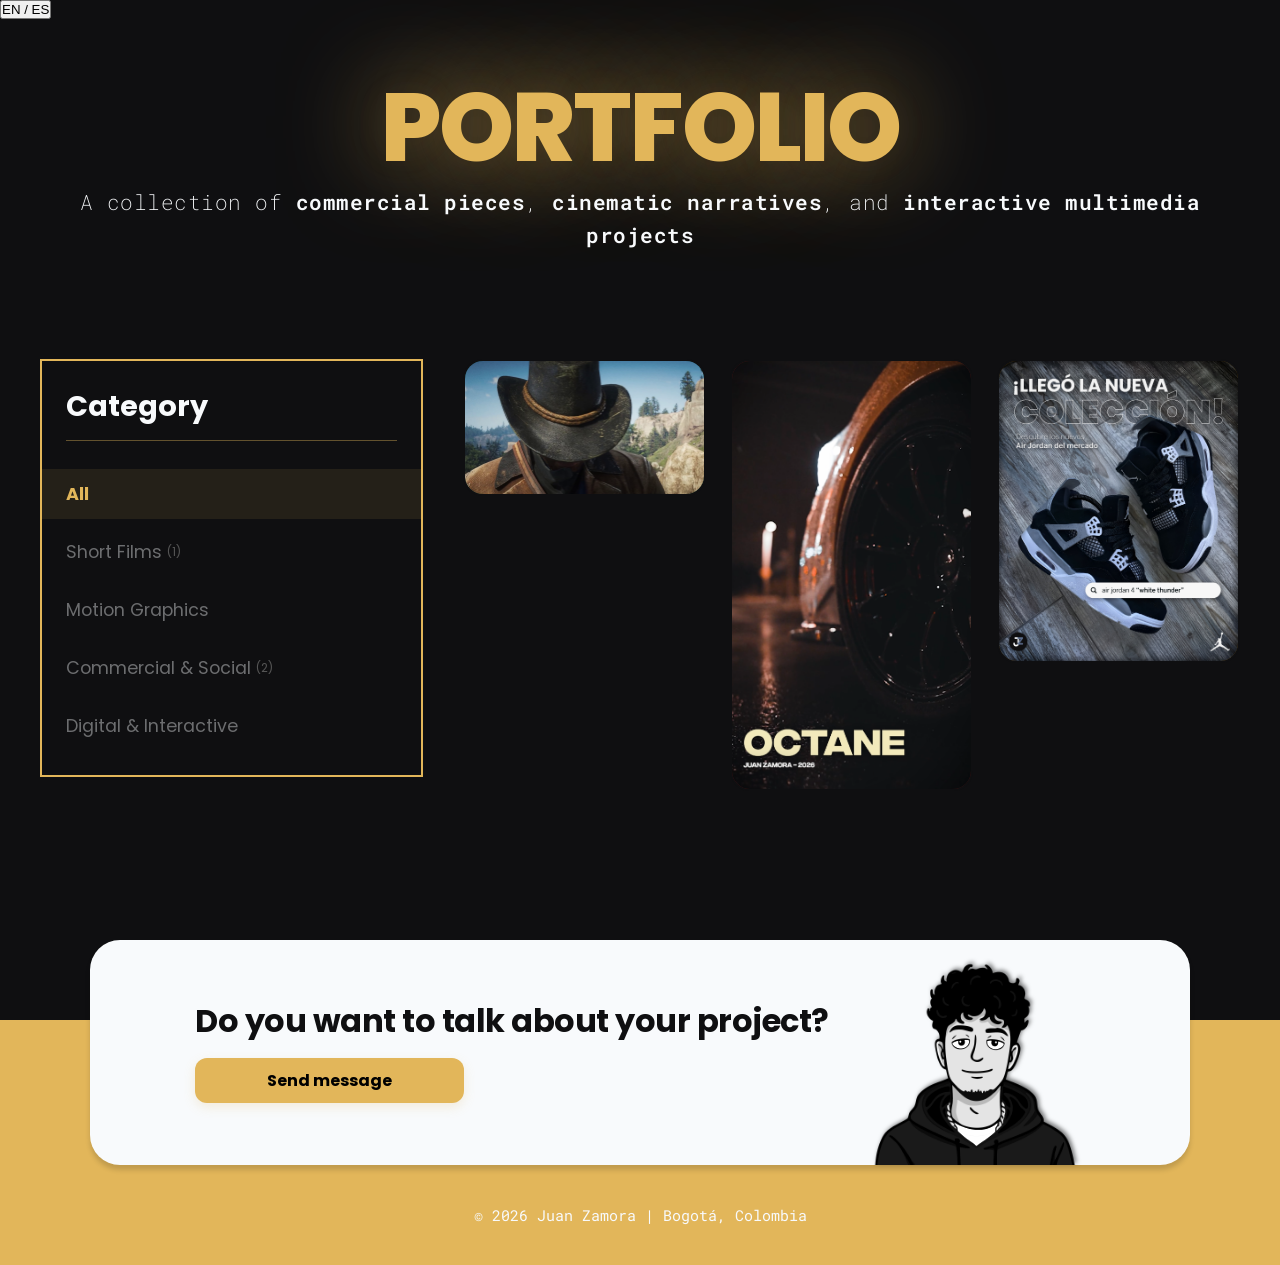
==== commit 50c57974: "Traducción automática v1.0" ====
--- a/projects.html
+++ b/projects.html
@@ -13,15 +13,18 @@
     <link rel="stylesheet" href="./styles/projects.css">
 
     <!-- Script -->
-    <script src="./js/projects.js"></script>
+    <script defer src="./js/projects.js"></script>
+    <script defer src="./js/translations.js"></script>
 </head>
 <body>
+    <button id="lang-toggle-btn" class="lang-btn" aria-label="Change language" style="position: fixed; z-index: 9999;">EN / ES</button>
+
     <main class="projects-page">
         <!-- Hero Section -->
         <section class="portfolio-hero">
             <div class="hero-container">
-                <h1 class="hero-title">PORTFOLIO</h1>
-                <p class="hero-subtitle">A collection of <span>commercial pieces</span>, <span>cinematic narratives</span>, and <span>interactive multimedia projects</span></p>
+                <h1 class="hero-title" data-i18n="hero-title">PORTFOLIO</h1>
+                <p class="hero-subtitle" data-i18n="hero-subtitle">A collection of <span>commercial pieces</span>, <span>cinematic narratives</span>, and <span>interactive multimedia projects</span></p>
             </div>
         </section>
 
@@ -31,18 +34,18 @@
                 <!-- Filter -->
                 <aside class="category-sidebar">
                     <div class="sidebar-header">
-                        <h3 class="sidebar-title">Category</h3>
+                        <h3 class="sidebar-title" data-i18n="sidebar-title">Category</h3>
                         <button type="button" class="filter-toggle" aria-label="Mostrar categorías">
-                            <span class="selected-filter-text">All</span>
+                            <span class="selected-filter-text" data-i18n="selected-filter-text">All</span>
                             <span class="toggle-icon">▼</span>
                         </button>
                     </div>
                     <ul class="category-list">
-                        <li class="category-item"><a href="#" class="category-link active" data-category="all">All</a></li>
-                        <li class="category-item"><a href="#" class="category-link" data-category="short-films">Short Films <span>(1)</span></a></li>
+                        <li class="category-item"><a href="#" class="category-link active" data-category="all" data-i18n="all">All</a></li>
+                        <li class="category-item"><a href="#" class="category-link" data-category="short-films" data-i18n="short-films">Short Films <span>(1)</span></a></li>
                         <li class="category-item"><a href="#" class="category-link" data-category="motion-graphics">Motion Graphics <span></span></a></li>
-                        <li class="category-item"><a href="#" class="category-link" data-category="commercial">Commercial & Social <span>(2)</span></a></li>
-                        <li class="category-item"><a href="#" class="category-link" data-category="digital">Digital & Interactive <span></span></a></li>
+                        <li class="category-item"><a href="#" class="category-link" data-category="commercial" data-i18n="commercial">Commercial & Social <span>(2)</span></a></li>
+                        <li class="category-item"><a href="#" class="category-link" data-category="digital" data-i18n="digital">Digital & Interactive <span></span></a></li>
                     </ul>
                 </aside>
 
@@ -51,7 +54,7 @@
                     <a href="./projects/loyalty-rdr2" class="portfolio-item f-16-9" data-category="short-films">
                         <img src="./assets/img/projects/loyalty_thumbnail.png" alt="Loyalty - RDR2 Trailer" class="portfolio-bg-img">
                         <div class="label">
-                            <h2>LOYALTY</h2>
+                            <h2 data-i18n="project-loyalty">LOYALTY</h2>
                             <div class="software-badge">
                                 <img src="./assets/img/brands/premiere.png" alt="Premiere Pro"> Premiere Pro
                             </div>
@@ -61,7 +64,7 @@
                     <a href="./projects/octane-2026" class="portfolio-item f-9-16" data-category="commercial">
                         <img src="./assets/img/projects/octane-thumbnail.png" alt="Octane 2026" class="portfolio-bg-img">
                         <div class="label">
-                            <h2>OCTANE</h2>
+                            <h2 data-i18n="project-octane">OCTANE</h2>
                             <div class="software-badge">
                                 <img src="./assets/img/brands/premiere.png" alt="Premiere Pro"> Premiere Pro
                             </div>
@@ -71,7 +74,7 @@
                     <a href="./projects/drop" class="portfolio-item f-4-5" data-category="commercial">
                         <img src="./assets/img/projects/white_thunder.jpg" alt="Drop - Air Jordan 4 White Thunder" class="portfolio-bg-img">
                         <div class="label">
-                            <h2>DROP</h2>
+                            <h2 data-i18n="project-drop">DROP</h2>
                             <div class="software-badge">
                                 <img src="./assets/img/brands/illustrator.png" alt="Illustrator"> Illustrator
                             </div>
@@ -86,8 +89,8 @@
     <footer class="portfolio-footer">
         <div class="footer-cta-card">
             <div class="cta-content">
-                <h2>Do you want to talk about your project?</h2>
-                <a href="./#contact" class="btn-send-message">Send message</a>
+                <h2 data-i18n="cta-title">Do you want to talk about your project?</h2>
+                <a href="./#contact" class="btn-send-message" data-i18n="btn-send-message">Send message</a>
             </div>
             <div class="cta-avatar-wrapper">
                 <img src="./assets/img/juanzamora_color.png" alt="Juan Zamora" class="cta-avatar">
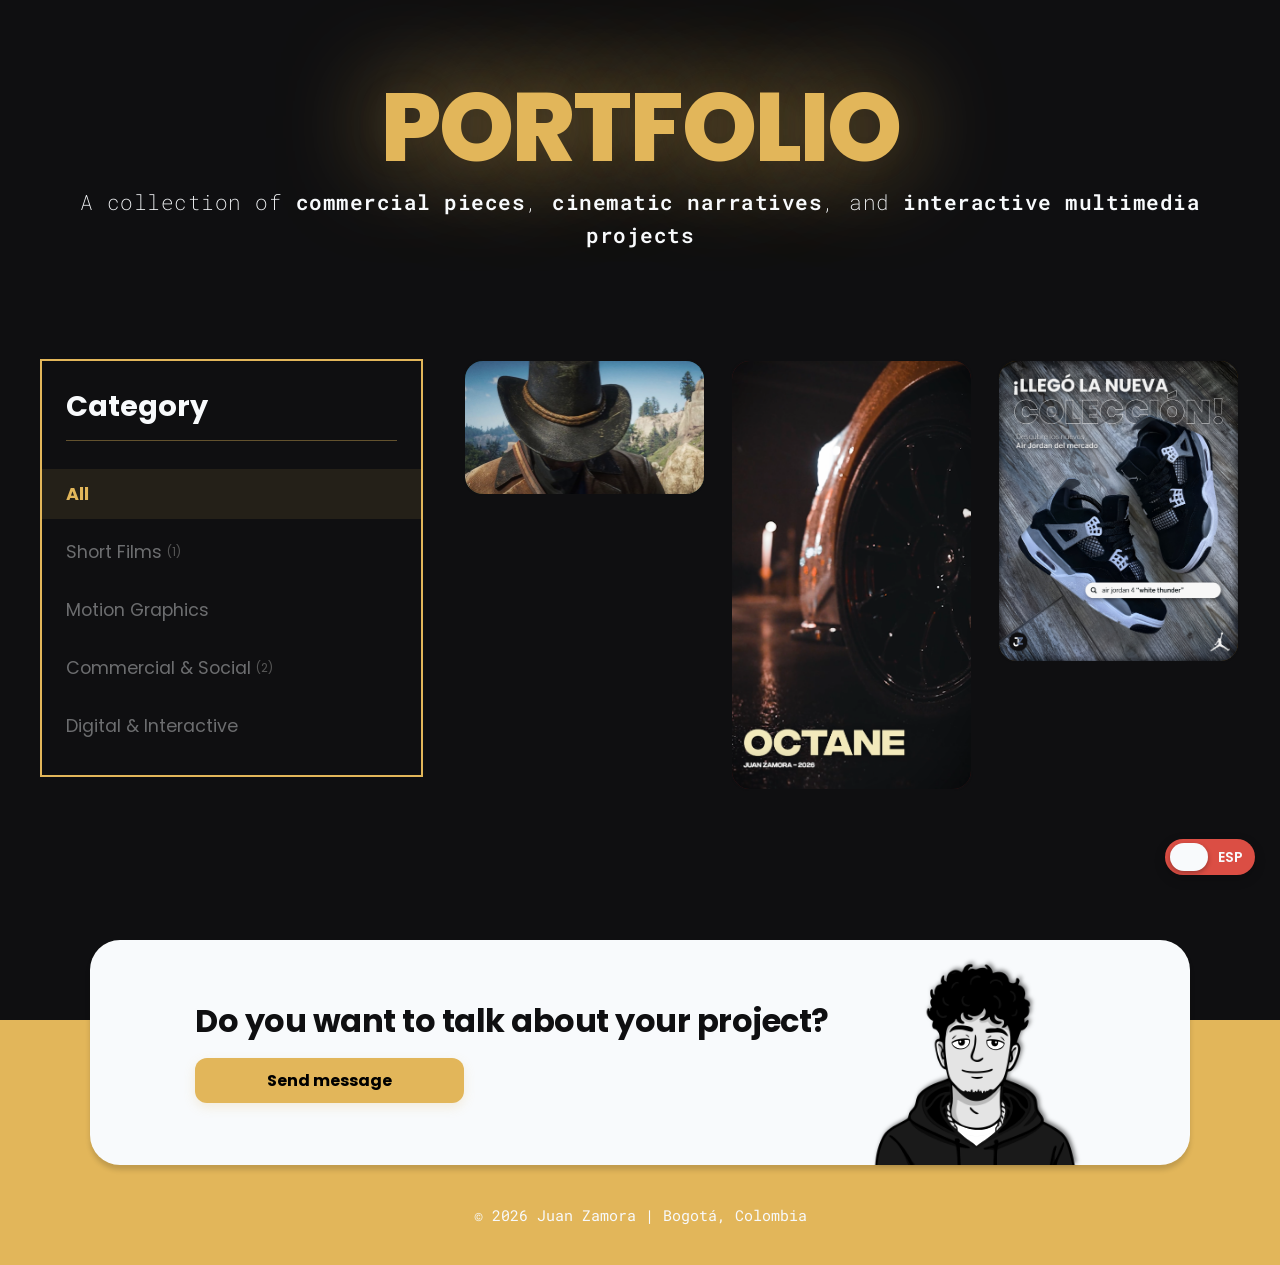
==== commit 4c291e49: "Terminada la traducción y añadido el botón de idiomas" ====
--- a/projects.html
+++ b/projects.html
@@ -17,14 +17,17 @@
     <script defer src="./js/translations.js"></script>
 </head>
 <body>
-    <button id="lang-toggle-btn" class="lang-btn" aria-label="Change language" style="position: fixed; z-index: 9999;">EN / ES</button>
+    <button id="lang-toggle-btn" class="lang-btn" aria-label="Change language" style="position: fixed; z-index: 9999;">
+        <span class="lang-option en-text">ENG</span>
+        <span class="lang-option es-text">ESP</span>
+    </button>
 
     <main class="projects-page">
         <!-- Hero Section -->
         <section class="portfolio-hero">
             <div class="hero-container">
                 <h1 class="hero-title" data-i18n="hero-title">PORTFOLIO</h1>
-                <p class="hero-subtitle" data-i18n="hero-subtitle">A collection of <span>commercial pieces</span>, <span>cinematic narratives</span>, and <span>interactive multimedia projects</span></p>
+                <p class="hero-subtitle" data-i18n="hero-subtitle-portfolio">A collection of <span>commercial pieces</span>, <span>cinematic narratives</span>, and <span>interactive multimedia projects</span></p>
             </div>
         </section>
 
--- a/styles/style.css
+++ b/styles/style.css
@@ -43,6 +43,65 @@
     -webkit-backdrop-filter: blur(12px);
     padding: 16px 0;
     border-radius: 50px;
+}
+
+#lang-toggle-btn {
+    position: fixed;
+    bottom: 25px;
+    right: 25px;
+    z-index: 9999;
+    
+    width: 90px;
+    height: 36px;
+    background-color: #1e293b;
+    border-radius: 36px;
+    border: none;
+    cursor: pointer;
+    padding: 0 12px;
+    display: flex;
+    align-items: center;
+    justify-content: space-between;
+    box-shadow: 0 4px 12px rgba(0, 0, 0, 0.2);
+    transition: background-color 0.4s ease;
+    overflow: hidden;
+}
+
+#lang-toggle-btn .lang-option {
+    font-family: var(--font-poppins);
+    font-weight: 600;
+    font-size: 14px;
+    color: var(--text-white);
+    z-index: 1;
+    width: 26px;
+    text-align: center;
+    transition: opacity 0.3s ease;
+}
+
+#lang-toggle-btn::after {
+    content: '';
+    position: absolute;
+    width: 38px;
+    height: 28px;
+    background-color: var(--text-white);
+    border-radius: 25px;
+    top: 4px;
+    left: 4px;
+    transition: transform 0.4s cubic-bezier(0.4, 0, 0.2, 1);
+    box-shadow: 0 2px 5px rgba(0,0,0,0.3);
+}
+
+#lang-toggle-btn[data-lang="en"] {
+    background-color: #db4e44;
+}
+#lang-toggle-btn[data-lang="en"]::after {
+    transform: translateX(1px);
+}
+
+#lang-toggle-btn[data-lang="es"] {
+    background-color: #2a579b;
+}
+#lang-toggle-btn[data-lang="es"]::after {
+    transform: translateX(42px);
 }
 
 .navbar {
--- a/styles/projects.css
+++ b/styles/projects.css
@@ -5,6 +5,66 @@
     --text-muted: #b6b6b6;
     --font-poppins: "Poppins", sans-serif;
     --font-mono: "Roboto Mono", monospace;
+}
+
+/* TOGGLE */
+#lang-toggle-btn {
+    position: fixed;
+    bottom: 25px;
+    right: 25px;
+    z-index: 9999;
+    
+    width: 90px;
+    height: 36px;
+    background-color: #1e293b;
+    border-radius: 36px;
+    border: none;
+    cursor: pointer;
+    padding: 0 12px;
+    display: flex;
+    align-items: center;
+    justify-content: space-between;
+    box-shadow: 0 4px 12px rgba(0, 0, 0, 0.2);
+    transition: background-color 0.4s ease;
+    overflow: hidden;
+}
+
+#lang-toggle-btn .lang-option {
+    font-family: var(--font-poppins);
+    font-weight: 600;
+    font-size: 14px;
+    color: var(--text-white);
+    z-index: 1;
+    width: 26px;
+    text-align: center;
+    transition: opacity 0.3s ease;
+}
+
+#lang-toggle-btn::after {
+    content: '';
+    position: absolute;
+    width: 38px;
+    height: 28px;
+    background-color: var(--text-white);
+    border-radius: 25px;
+    top: 4px;
+    left: 4px;
+    transition: transform 0.4s cubic-bezier(0.4, 0, 0.2, 1);
+    box-shadow: 0 2px 5px rgba(0,0,0,0.3);
+}
+
+#lang-toggle-btn[data-lang="en"] {
+    background-color: #db4e44;
+}
+#lang-toggle-btn[data-lang="en"]::after {
+    transform: translateX(1px);
+}
+
+#lang-toggle-btn[data-lang="es"] {
+    background-color: #2a579b;
+}
+#lang-toggle-btn[data-lang="es"]::after {
+    transform: translateX(42px);
 }
 
 /* HERO */
